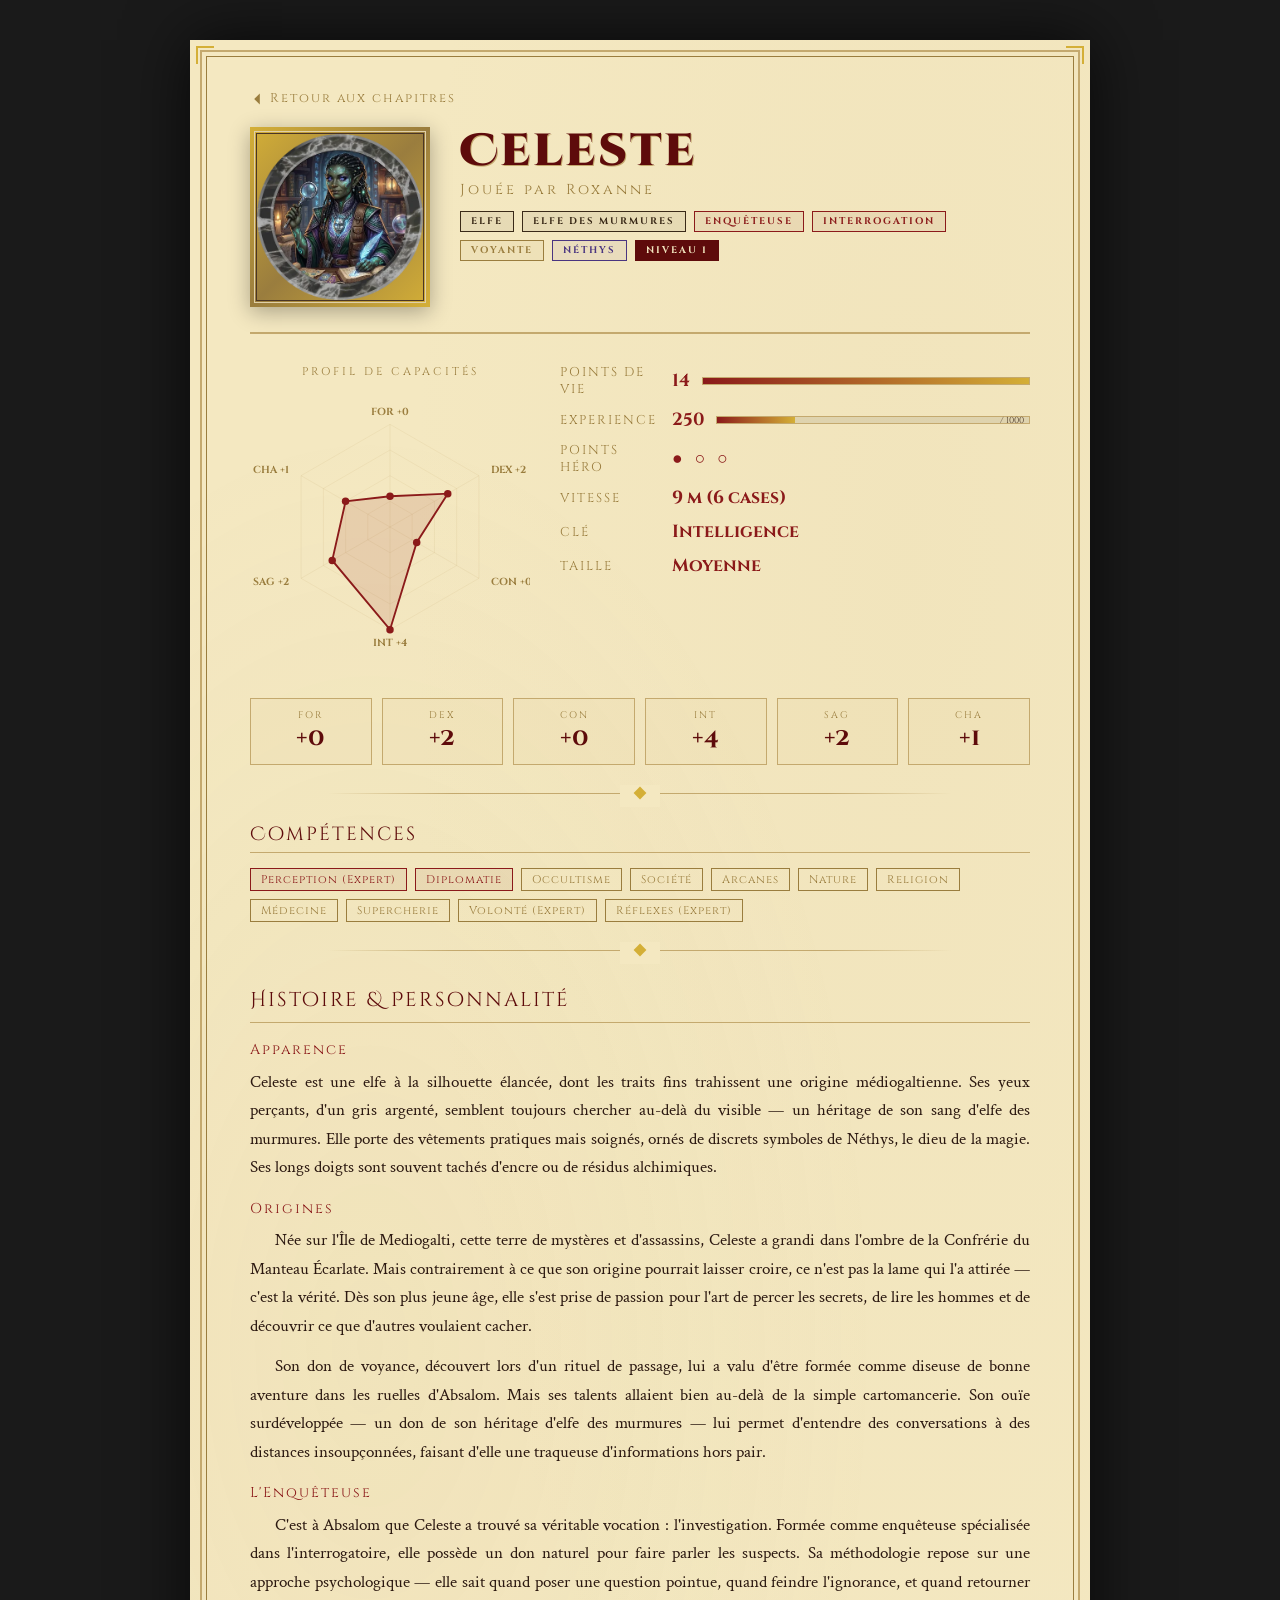
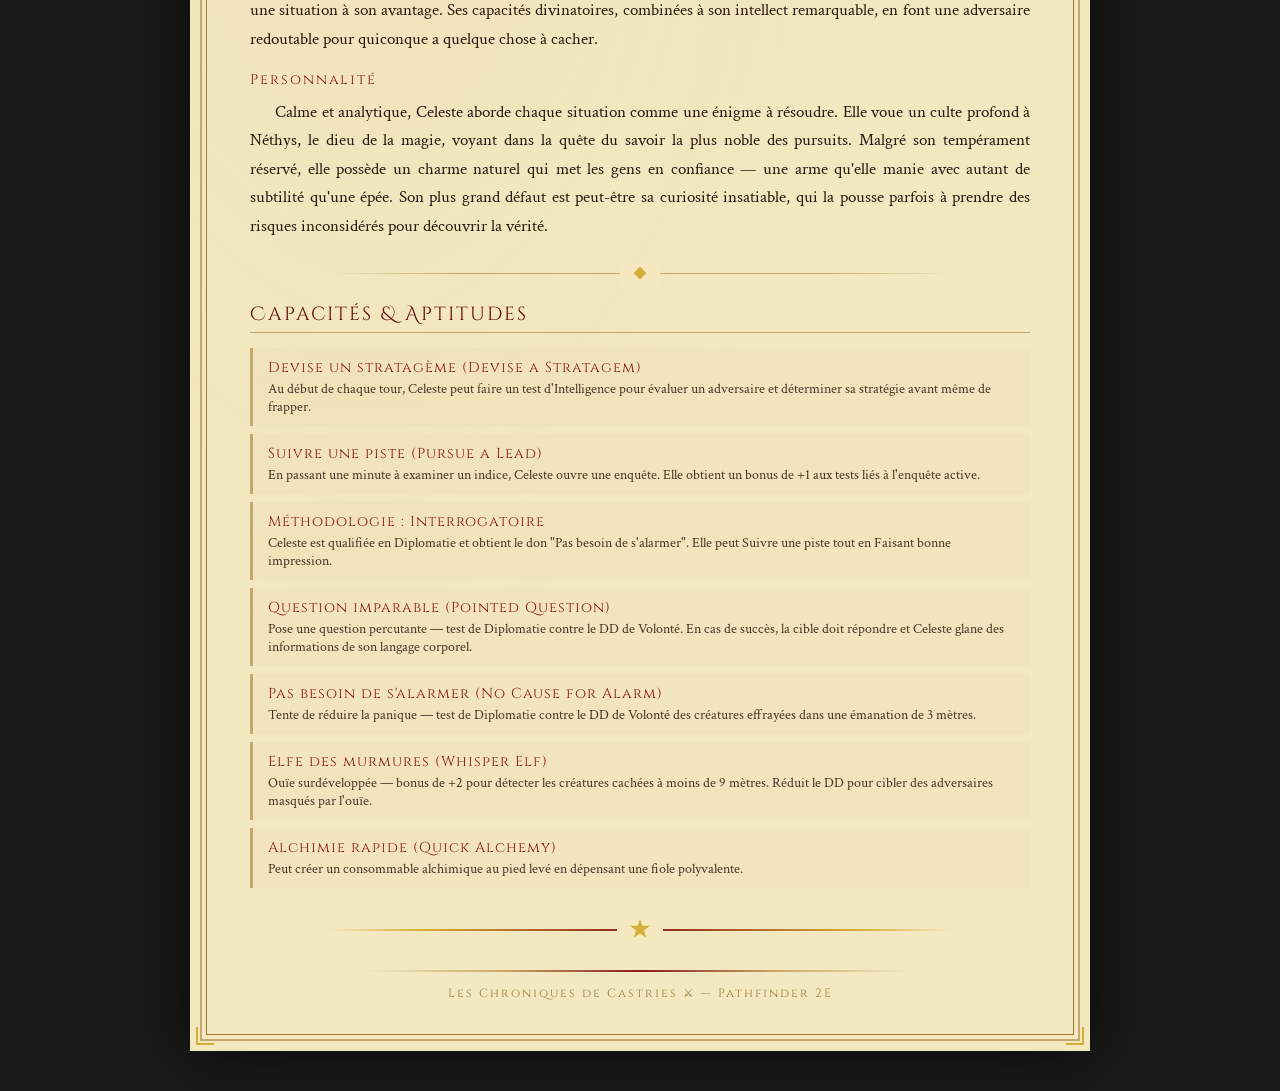
==== public/characters/celeste.html @ 0494b7ec "PF2E Chronicles - Session 1 story with character pages" ====
<!DOCTYPE html>
<html lang="fr">
<head>
    <meta charset="UTF-8">
    <meta name="viewport" content="width=device-width, initial-scale=1.0">
    <title>Celeste | Les Chroniques de Castries ⚔</title>
    <link rel="icon" type="image/svg+xml" href="../favicon.svg">
    <link rel="stylesheet" href="../style.css">
    <style>
        .char-header {
            display: flex;
            gap: 30px;
            align-items: flex-start;
            margin-bottom: 30px;
            padding-bottom: 25px;
            border-bottom: 2px solid var(--gold);
        }
        .char-portrait {
            width: 180px;
            height: 180px;
            flex-shrink: 0;
            padding: 6px;
            background: linear-gradient(135deg, var(--gold-bright), var(--gold-dark), var(--gold-bright));
            box-shadow: 0 5px 20px rgba(0,0,0,0.3);
            position: relative;
        }
        .char-portrait::before {
            content: '';
            position: absolute;
            inset: 4px;
            border: 1px solid var(--parchment-dark);
            pointer-events: none;
            z-index: 1;
        }
        .char-portrait img {
            width: 100%;
            height: 100%;
            object-fit: cover;
            display: block;
            border: 1px solid var(--ink-light);
        }
        .char-identity { flex: 1; }
        .char-name {
            font-family: 'Cinzel Decorative', serif;
            font-size: 2.8em;
            font-weight: 900;
            color: var(--crimson);
            letter-spacing: 3px;
            text-shadow: 1px 1px 0 var(--gold);
            line-height: 1.1;
        }
        .char-player {
            font-family: 'Cinzel', serif;
            font-size: 0.9em;
            color: var(--gold-dark);
            letter-spacing: 3px;
            margin-top: 4px;
        }
        .char-badges {
            display: flex;
            flex-wrap: wrap;
            gap: 8px;
            margin-top: 12px;
        }
        .badge {
            font-family: 'Cinzel', serif;
            font-size: 0.6em;
            letter-spacing: 2px;
            text-transform: uppercase;
            padding: 3px 10px;
            border: 1px solid;
            font-weight: 700;
        }
        .badge.ancestry { color: var(--leather-light); border-color: var(--leather-light); background: rgba(28,18,8,0.06); }
        .badge.class { color: var(--crimson-light); border-color: var(--crimson-light); background: rgba(94,11,11,0.06); }
        .badge.bg { color: var(--gold-dark); border-color: var(--gold-dark); background: rgba(196,169,110,0.1); }
        .badge.deity { color: #4a3580; border-color: #4a3580; background: rgba(74,53,128,0.06); }
        .badge.level { color: var(--parchment); border-color: var(--crimson); background: var(--crimson); }

        /* ===== RADAR CHART ===== */
        .stats-row {
            display: flex;
            gap: 30px;
            margin: 25px 0;
            align-items: flex-start;
        }
        .radar-container {
            flex-shrink: 0;
            text-align: center;
        }
        .radar-title {
            font-family: 'Cinzel', serif;
            font-size: 0.7em;
            letter-spacing: 3px;
            text-transform: uppercase;
            color: var(--gold-dark);
            margin-bottom: 8px;
        }
        .radar-svg { width: 280px; height: 280px; }

        /* ===== STAT BLOCK ===== */
        .stat-block {
            flex: 1;
        }
        .stat-row {
            display: flex;
            align-items: center;
            gap: 12px;
            margin-bottom: 10px;
        }
        .stat-label {
            font-family: 'Cinzel', serif;
            font-size: 0.8em;
            letter-spacing: 2px;
            text-transform: uppercase;
            color: var(--gold-dark);
            width: 100px;
        }
        .stat-value {
            font-family: 'Cinzel', serif;
            font-weight: 700;
            color: var(--crimson-light);
            font-size: 1.1em;
        }
        .stat-bar-track {
            flex: 1;
            height: 8px;
            background: rgba(0,0,0,0.08);
            border: 1px solid var(--gold);
            position: relative;
        }
        .stat-bar-fill {
            height: 100%;
            background: linear-gradient(90deg, var(--crimson-light), var(--gold-bright));
        }
        .stat-bar-text {
            position: absolute;
            right: 5px;
            top: -1px;
            font-family: 'Cinzel', serif;
            font-size: 0.55em;
            color: var(--ink-light);
            line-height: 8px;
        }

        /* ===== ABILITY SCORES GRID ===== */
        .ability-grid {
            display: grid;
            grid-template-columns: repeat(6, 1fr);
            gap: 10px;
            margin: 20px 0;
        }
        .ability-cell {
            text-align: center;
            padding: 10px 5px;
            border: 1px solid var(--gold);
            background: rgba(196,169,110,0.06);
        }
        .ability-name {
            font-family: 'Cinzel', serif;
            font-size: 0.6em;
            letter-spacing: 2px;
            text-transform: uppercase;
            color: var(--gold-dark);
        }
        .ability-mod {
            font-family: 'Cinzel Decorative', serif;
            font-size: 1.5em;
            color: var(--crimson);
            font-weight: 700;
        }

        /* ===== SKILLS ===== */
        .skills-section { margin: 20px 0; }
        .section-heading {
            font-family: 'Cinzel Decorative', serif;
            color: var(--crimson);
            font-size: 1.2em;
            letter-spacing: 2px;
            border-bottom: 1px solid var(--gold);
            padding-bottom: 5px;
            margin-bottom: 15px;
        }
        .skill-list {
            display: flex;
            flex-wrap: wrap;
            gap: 8px;
        }
        .skill-tag {
            font-family: 'Cinzel', serif;
            font-size: 0.7em;
            padding: 3px 10px;
            border: 1px solid var(--gold);
            letter-spacing: 1px;
        }
        .skill-tag.expert { border-color: var(--crimson-light); color: var(--crimson-light); background: rgba(94,11,11,0.06); }
        .skill-tag.trained { border-color: var(--gold-dark); color: var(--gold-dark); }

        /* ===== LORE ===== */
        .lore-section {
            margin: 25px 0;
            line-height: 1.7;
            font-size: 1.05em;
            text-align: justify;
        }
        .lore-section p { margin-bottom: 12px; text-indent: 1.5em; }
        .lore-section p:first-of-type { text-indent: 0; }
        .lore-subtitle {
            font-family: 'Cinzel', serif;
            font-size: 0.85em;
            color: var(--crimson-light);
            letter-spacing: 2px;
            margin-top: 15px;
            margin-bottom: 5px;
        }

        /* ===== FEATS ===== */
        .feat-list { margin: 15px 0; }
        .feat-item {
            padding: 10px 15px;
            margin-bottom: 8px;
            border-left: 3px solid var(--gold);
            background: rgba(196,169,110,0.06);
        }
        .feat-name {
            font-family: 'Cinzel', serif;
            font-size: 0.9em;
            color: var(--crimson-light);
            letter-spacing: 1px;
        }
        .feat-desc {
            font-size: 0.88em;
            color: var(--ink-light);
            margin-top: 3px;
        }

        @media (max-width: 700px) {
            .char-header { flex-direction: column; align-items: center; text-align: center; }
            .char-badges { justify-content: center; }
            .stats-row { flex-direction: column; align-items: center; }
            .ability-grid { grid-template-columns: repeat(3, 1fr); }
        }
    </style>
</head>
<body>
    <div class="container">
        <div class="corner tl"></div><div class="corner tr"></div><div class="corner bl"></div><div class="corner br"></div>

        <a href="../index.html" class="back-link">
            <svg viewBox="0 0 100 100"><polygon points="70,10 30,50 70,90"/></svg>
            Retour aux chapitres
        </a>

        <!-- HEADER -->
        <div class="char-header">
            <div class="char-portrait"><img src="../Assets/Celeste.webp" alt="Celeste"></div>
            <div class="char-identity">
                <div class="char-name">Celeste</div>
                <div class="char-player">Jouée par Roxanne</div>
                <div class="char-badges">
                    <span class="badge ancestry">Elfe</span>
                    <span class="badge ancestry">Elfe des murmures</span>
                    <span class="badge class">Enquêteuse</span>
                    <span class="badge class">Interrogation</span>
                    <span class="badge bg">Voyante</span>
                    <span class="badge deity">Néthys</span>
                    <span class="badge level">Niveau 1</span>
                </div>
            </div>
        </div>

        <!-- RADAR + STATS -->
        <div class="stats-row">
            <div class="radar-container">
                <div class="radar-title">Profil de Capacités</div>
                <svg class="radar-svg" viewBox="0 0 300 300">
                    <!-- Grid hexagons -->
                    <polygon points="150,40 245.3,95 245.3,205 150,260 54.7,205 54.7,95" fill="none" stroke="#c4a96e" stroke-width="0.5" opacity="0.3"/>
                    <polygon points="150,67.5 221.4,108.8 221.4,191.3 150,232.5 78.6,191.3 78.6,108.8" fill="none" stroke="#c4a96e" stroke-width="0.5" opacity="0.3"/>
                    <polygon points="150,95 197.6,122.5 197.6,177.5 150,205 102.4,177.5 102.4,122.5" fill="none" stroke="#c4a96e" stroke-width="0.5" opacity="0.3"/>
                    <polygon points="150,122.5 173.8,136.3 173.8,163.8 150,177.5 126.2,163.8 126.2,136.3" fill="none" stroke="#c4a96e" stroke-width="0.5" opacity="0.3"/>
                    <!-- Axes -->
                    <line x1="150" y1="150" x2="150" y2="40" stroke="#c4a96e" stroke-width="0.5" opacity="0.3"/>
                    <line x1="150" y1="150" x2="245.3" y2="95" stroke="#c4a96e" stroke-width="0.5" opacity="0.3"/>
                    <line x1="150" y1="150" x2="245.3" y2="205" stroke="#c4a96e" stroke-width="0.5" opacity="0.3"/>
                    <line x1="150" y1="150" x2="150" y2="260" stroke="#c4a96e" stroke-width="0.5" opacity="0.3"/>
                    <line x1="150" y1="150" x2="54.7" y2="205" stroke="#c4a96e" stroke-width="0.5" opacity="0.3"/>
                    <line x1="150" y1="150" x2="54.7" y2="95" stroke="#c4a96e" stroke-width="0.5" opacity="0.3"/>
                    <!-- Data polygon (STR +0, DEX +2, CON +0, INT +4, WIS +2, CHA +1) -->
                    <polygon points="150,117 211.9,114.3 178.6,166.5 150,260 88.1,185.8 102.4,122.5"
                        fill="rgba(139,26,26,0.12)" stroke="#8b1a1a" stroke-width="2"/>
                    <!-- Data points -->
                    <circle cx="150" cy="117" r="4" fill="#8b1a1a"/>
                    <circle cx="211.9" cy="114.3" r="4" fill="#8b1a1a"/>
                    <circle cx="178.6" cy="166.5" r="4" fill="#8b1a1a"/>
                    <circle cx="150" cy="260" r="4" fill="#8b1a1a"/>
                    <circle cx="88.1" cy="185.8" r="4" fill="#8b1a1a"/>
                    <circle cx="102.4" cy="122.5" r="4" fill="#8b1a1a"/>
                    <!-- Labels -->
                    <text x="150" y="30" text-anchor="middle" font-family="Cinzel" font-size="11" fill="#9a7d3e" font-weight="700">FOR +0</text>
                    <text x="258" y="92" text-anchor="start" font-family="Cinzel" font-size="11" fill="#9a7d3e" font-weight="700">DEX +2</text>
                    <text x="258" y="212" text-anchor="start" font-family="Cinzel" font-size="11" fill="#9a7d3e" font-weight="700">CON +0</text>
                    <text x="150" y="278" text-anchor="middle" font-family="Cinzel" font-size="11" fill="#9a7d3e" font-weight="700">INT +4</text>
                    <text x="42" y="212" text-anchor="end" font-family="Cinzel" font-size="11" fill="#9a7d3e" font-weight="700">SAG +2</text>
                    <text x="42" y="92" text-anchor="end" font-family="Cinzel" font-size="11" fill="#9a7d3e" font-weight="700">CHA +1</text>
                </svg>
            </div>

            <div class="stat-block">
                <div class="stat-row">
                    <span class="stat-label">Points de Vie</span>
                    <span class="stat-value">14</span>
                    <div class="stat-bar-track"><div class="stat-bar-fill" style="width:100%"></div></div>
                </div>
                <div class="stat-row">
                    <span class="stat-label">Experience</span>
                    <span class="stat-value">250</span>
                    <div class="stat-bar-track">
                        <div class="stat-bar-fill" style="width:25%"></div>
                        <span class="stat-bar-text">/ 1000</span>
                    </div>
                </div>
                <div class="stat-row">
                    <span class="stat-label">Points Héro</span>
                    <span class="stat-value" style="letter-spacing:4px">● ○ ○</span>
                </div>
                <div class="stat-row">
                    <span class="stat-label">Vitesse</span>
                    <span class="stat-value">9 m (6 cases)</span>
                </div>
                <div class="stat-row">
                    <span class="stat-label">Clé</span>
                    <span class="stat-value">Intelligence</span>
                </div>
                <div class="stat-row">
                    <span class="stat-label">Taille</span>
                    <span class="stat-value">Moyenne</span>
                </div>
            </div>
        </div>

        <!-- ABILITY SCORES -->
        <div class="ability-grid">
            <div class="ability-cell"><div class="ability-name">FOR</div><div class="ability-mod">+0</div></div>
            <div class="ability-cell"><div class="ability-name">DEX</div><div class="ability-mod">+2</div></div>
            <div class="ability-cell"><div class="ability-name">CON</div><div class="ability-mod">+0</div></div>
            <div class="ability-cell"><div class="ability-name">INT</div><div class="ability-mod">+4</div></div>
            <div class="ability-cell"><div class="ability-name">SAG</div><div class="ability-mod">+2</div></div>
            <div class="ability-cell"><div class="ability-name">CHA</div><div class="ability-mod">+1</div></div>
        </div>

        <div class="divider"><span class="divider-ornament"><svg viewBox="0 0 100 100"><polygon points="50,10 90,50 50,90 10,50"/></svg></span></div>

        <!-- SKILLS -->
        <div class="skills-section">
            <div class="section-heading">Compétences</div>
            <div class="skill-list">
                <span class="skill-tag expert">Perception (Expert)</span>
                <span class="skill-tag expert">Diplomatie</span>
                <span class="skill-tag trained">Occultisme</span>
                <span class="skill-tag trained">Société</span>
                <span class="skill-tag trained">Arcanes</span>
                <span class="skill-tag trained">Nature</span>
                <span class="skill-tag trained">Religion</span>
                <span class="skill-tag trained">Médecine</span>
                <span class="skill-tag trained">Supercherie</span>
                <span class="skill-tag trained">Volonté (Expert)</span>
                <span class="skill-tag trained">Réflexes (Expert)</span>
            </div>
        </div>

        <div class="divider"><span class="divider-ornament"><svg viewBox="0 0 100 100"><polygon points="50,10 90,50 50,90 10,50"/></svg></span></div>

        <!-- LORE -->
        <div class="lore-section">
            <div class="section-heading">Histoire & Personnalité</div>

            <div class="lore-subtitle">Apparence</div>
            <p>Celeste est une elfe à la silhouette élancée, dont les traits fins trahissent une origine médiogaltienne. Ses yeux perçants, d'un gris argenté, semblent toujours chercher au-delà du visible — un héritage de son sang d'elfe des murmures. Elle porte des vêtements pratiques mais soignés, ornés de discrets symboles de Néthys, le dieu de la magie. Ses longs doigts sont souvent tachés d'encre ou de résidus alchimiques.</p>

            <div class="lore-subtitle">Origines</div>
            <p>Née sur l'Île de Mediogalti, cette terre de mystères et d'assassins, Celeste a grandi dans l'ombre de la Confrérie du Manteau Écarlate. Mais contrairement à ce que son origine pourrait laisser croire, ce n'est pas la lame qui l'a attirée — c'est la vérité. Dès son plus jeune âge, elle s'est prise de passion pour l'art de percer les secrets, de lire les hommes et de découvrir ce que d'autres voulaient cacher.</p>
            <p>Son don de voyance, découvert lors d'un rituel de passage, lui a valu d'être formée comme diseuse de bonne aventure dans les ruelles d'Absalom. Mais ses talents allaient bien au-delà de la simple cartomancerie. Son ouïe surdéveloppée — un don de son héritage d'elfe des murmures — lui permet d'entendre des conversations à des distances insoupçonnées, faisant d'elle une traqueuse d'informations hors pair.</p>

            <div class="lore-subtitle">L'Enquêteuse</div>
            <p>C'est à Absalom que Celeste a trouvé sa véritable vocation : l'investigation. Formée comme enquêteuse spécialisée dans l'interrogatoire, elle possède un don naturel pour faire parler les suspects. Sa méthodologie repose sur une approche psychologique — elle sait quand poser une question pointue, quand feindre l'ignorance, et quand retourner une situation à son avantage. Ses capacités divinatoires, combinées à son intellect remarquable, en font une adversaire redoutable pour quiconque a quelque chose à cacher.</p>

            <div class="lore-subtitle">Personnalité</div>
            <p>Calme et analytique, Celeste aborde chaque situation comme une énigme à résoudre. Elle voue un culte profond à Néthys, le dieu de la magie, voyant dans la quête du savoir la plus noble des pursuits. Malgré son tempérament réservé, elle possède un charme naturel qui met les gens en confiance — une arme qu'elle manie avec autant de subtilité qu'une épée. Son plus grand défaut est peut-être sa curiosité insatiable, qui la pousse parfois à prendre des risques inconsidérés pour découvrir la vérité.</p>
        </div>

        <div class="divider"><span class="divider-ornament"><svg viewBox="0 0 100 100"><polygon points="50,10 90,50 50,90 10,50"/></svg></span></div>

        <!-- FEATS & ABILITIES -->
        <div class="section-heading">Capacités & Aptitudes</div>
        <div class="feat-list">
            <div class="feat-item">
                <div class="feat-name">Devise un stratagème (Devise a Stratagem)</div>
                <div class="feat-desc">Au début de chaque tour, Celeste peut faire un test d'Intelligence pour évaluer un adversaire et déterminer sa stratégie avant même de frapper.</div>
            </div>
            <div class="feat-item">
                <div class="feat-name">Suivre une piste (Pursue a Lead)</div>
                <div class="feat-desc">En passant une minute à examiner un indice, Celeste ouvre une enquête. Elle obtient un bonus de +1 aux tests liés à l'enquête active.</div>
            </div>
            <div class="feat-item">
                <div class="feat-name">Méthodologie : Interrogatoire</div>
                <div class="feat-desc">Celeste est qualifiée en Diplomatie et obtient le don "Pas besoin de s'alarmer". Elle peut Suivre une piste tout en Faisant bonne impression.</div>
            </div>
            <div class="feat-item">
                <div class="feat-name">Question imparable (Pointed Question)</div>
                <div class="feat-desc">Pose une question percutante — test de Diplomatie contre le DD de Volonté. En cas de succès, la cible doit répondre et Celeste glane des informations de son langage corporel.</div>
            </div>
            <div class="feat-item">
                <div class="feat-name">Pas besoin de s'alarmer (No Cause for Alarm)</div>
                <div class="feat-desc">Tente de réduire la panique — test de Diplomatie contre le DD de Volonté des créatures effrayées dans une émanation de 3 mètres.</div>
            </div>
            <div class="feat-item">
                <div class="feat-name">Elfe des murmures (Whisper Elf)</div>
                <div class="feat-desc">Ouïe surdéveloppée — bonus de +2 pour détecter les créatures cachées à moins de 9 mètres. Réduit le DD pour cibler des adversaires masqués par l'ouïe.</div>
            </div>
            <div class="feat-item">
                <div class="feat-name">Alchimie rapide (Quick Alchemy)</div>
                <div class="feat-desc">Peut créer un consommable alchimique au pied levé en dépensant une fiole polyvalente.</div>
            </div>
        </div>

        <div class="divider large"><span class="divider-ornament"><svg viewBox="0 0 100 100"><polygon points="50,5 61,35 95,35 68,57 79,90 50,70 21,90 32,57 5,35 39,35"/></svg></span></div>

        <div class="footer">
            <div class="footer-text">Les Chroniques de Castries ⚔ — Pathfinder 2E</div>
        </div>
    </div>
</body>
</html>
---- public/style.css ----
/* ===== Les Chroniques de Castries — Shared CSS ===== */
@import url('https://fonts.googleapis.com/css2?family=Cinzel+Decorative:wght@400;700;900&family=Cinzel:wght@400;700;900&family=Crimson+Text:ital,wght@0,400;0,600;0,700;1,400;1,600&display=swap');

:root {
    --parchment: #f4e8c1;
    --parchment-dark: #e0d0a8;
    --ink: #2b1810;
    --ink-light: #4a3525;
    --crimson: #5e0b0b;
    --crimson-light: #8b1a1a;
    --gold: #c4a96e;
    --gold-bright: #d4af37;
    --gold-dark: #9a7d3e;
    --leather: #1c1208;
    --leather-light: #3a2a18;
}

* { box-sizing: border-box; margin: 0; padding: 0; }

body {
    background-color: #1a1a1a;
    background-image: url('https://www.transparenttextures.com/patterns/black-linen.png');
    color: var(--ink);
    font-family: 'Crimson Text', serif;
    min-height: 100vh;
    display: flex;
    justify-content: center;
    padding: 40px 20px;
}

.container {
    max-width: 900px;
    width: 100%;
    background-color: var(--parchment);
    background-image:
        radial-gradient(ellipse at 20% 50%, rgba(196,169,110,0.08) 0%, transparent 50%),
        radial-gradient(ellipse at 80% 20%, rgba(196,169,110,0.06) 0%, transparent 50%);
    padding: 50px 60px;
    box-shadow: 0 0 60px rgba(0,0,0,0.7);
    position: relative;
}

/* Gold borders */
.container::before {
    content: '';
    position: absolute;
    top: 10px; right: 10px; bottom: 10px; left: 10px;
    border: 2px solid var(--gold);
    pointer-events: none;
    z-index: 10;
}
.container::after {
    content: '';
    position: absolute;
    top: 16px; right: 16px; bottom: 16px; left: 16px;
    border: 1px solid var(--gold-dark);
    pointer-events: none;
    z-index: 10;
}

/* Corner accents */
.corner { position: absolute; width: 24px; height: 24px; z-index: 11; pointer-events: none; }
.corner::before, .corner::after { content: ''; position: absolute; background: var(--gold-bright); }
.corner.tl { top: 6px; left: 6px; }
.corner.tr { top: 6px; right: 6px; }
.corner.bl { bottom: 6px; left: 6px; }
.corner.br { bottom: 6px; right: 6px; }
.corner.tl::before, .corner.bl::before { width: 18px; height: 2px; left: 0; }
.corner.tl::after, .corner.bl::after { width: 2px; height: 18px; left: 0; }
.corner.tr::before, .corner.br::before { width: 18px; height: 2px; right: 0; }
.corner.tr::after, .corner.br::after { width: 2px; height: 18px; right: 0; }
.corner.tl::before { top: 0; } .corner.tl::after { top: 0; }
.corner.tr::before { top: 0; } .corner.tr::after { top: 0; }
.corner.bl::before { bottom: 0; } .corner.bl::after { bottom: 0; }
.corner.br::before { bottom: 0; } .corner.br::after { bottom: 0; }

/* ===== BACK LINK ===== */
.back-link {
    display: inline-flex;
    align-items: center;
    gap: 6px;
    font-family: 'Cinzel', serif;
    font-size: 0.8em;
    color: var(--gold-dark);
    text-decoration: none;
    letter-spacing: 2px;
    margin-bottom: 20px;
    transition: color 0.2s;
}
.back-link:hover { color: var(--crimson-light); }
.back-link svg { width: 14px; height: 14px; fill: currentColor; }

/* ===== DIVIDER ===== */
.divider { text-align: center; margin: 20px 0; position: relative; height: 16px; }
.divider::before { content: ''; position: absolute; top: 50%; left: 10%; right: 10%; height: 1px; background: linear-gradient(90deg, transparent, var(--gold) 20%, var(--gold) 80%, transparent); }
.divider-ornament { display: inline-block; position: relative; z-index: 1; background: var(--parchment); padding: 0 12px; }
.divider-ornament svg { width: 16px; height: 16px; fill: var(--gold-bright); }
.divider.large { margin: 30px 0; height: 22px; }
.divider.large::before { height: 2px; background: linear-gradient(90deg, transparent, var(--gold-bright) 15%, var(--crimson-light) 50%, var(--gold-bright) 85%, transparent); }
.divider.large .divider-ornament svg { width: 22px; height: 22px; }

/* ===== FOOTER ===== */
.footer {
    text-align: center;
    margin-top: 30px;
    padding-top: 15px;
    position: relative;
}
.footer::before {
    content: '';
    position: absolute;
    top: 0; left: 15%; right: 15%;
    height: 2px;
    background: linear-gradient(90deg, transparent, var(--gold), var(--crimson-light), var(--gold), transparent);
}
.footer-text {
    font-family: 'Cinzel', serif;
    font-size: 0.75em;
    color: var(--gold-dark);
    letter-spacing: 2px;
}

/* ===== TYPOGRAPHY ===== */
strong { color: var(--crimson-light); font-weight: 700; }
em { color: var(--ink-light); }

/* ===== RESPONSIVE ===== */
@media (max-width: 700px) {
    body { padding: 10px; }
    .container { padding: 30px 25px; }
}
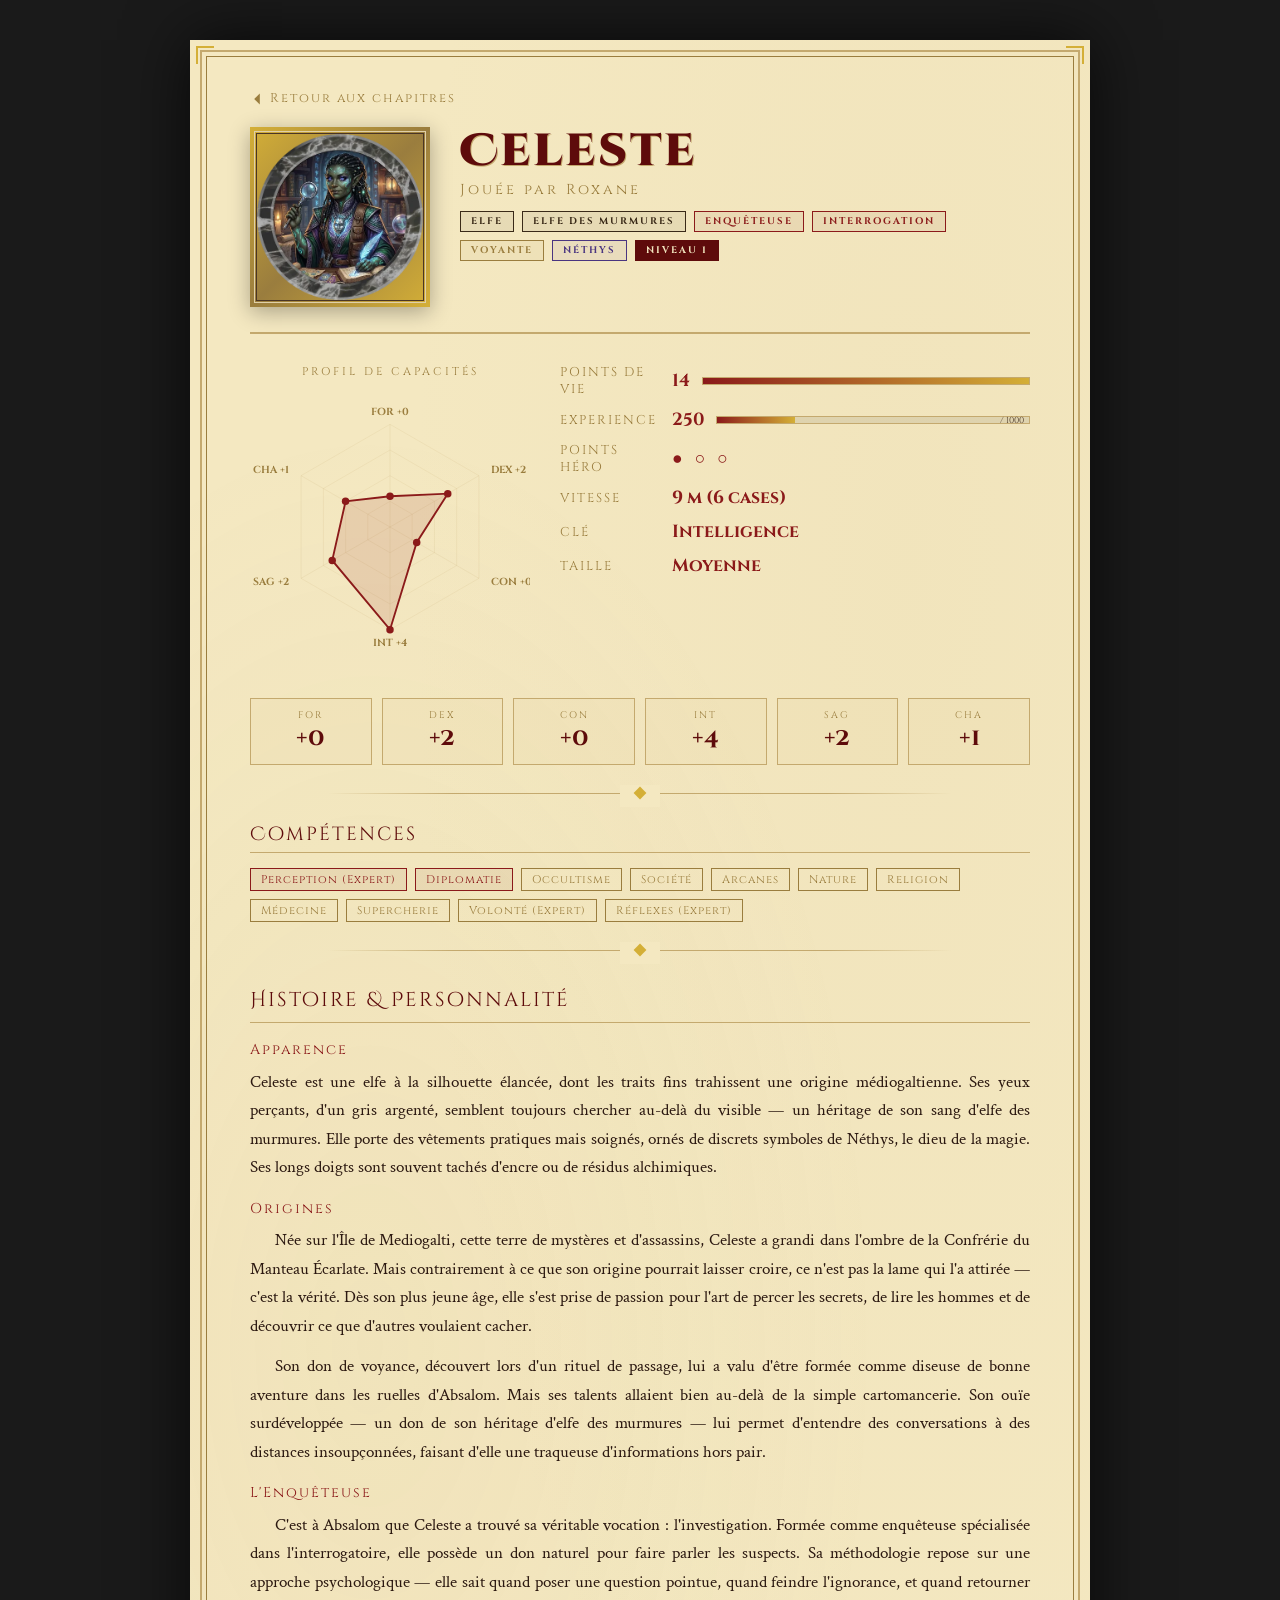
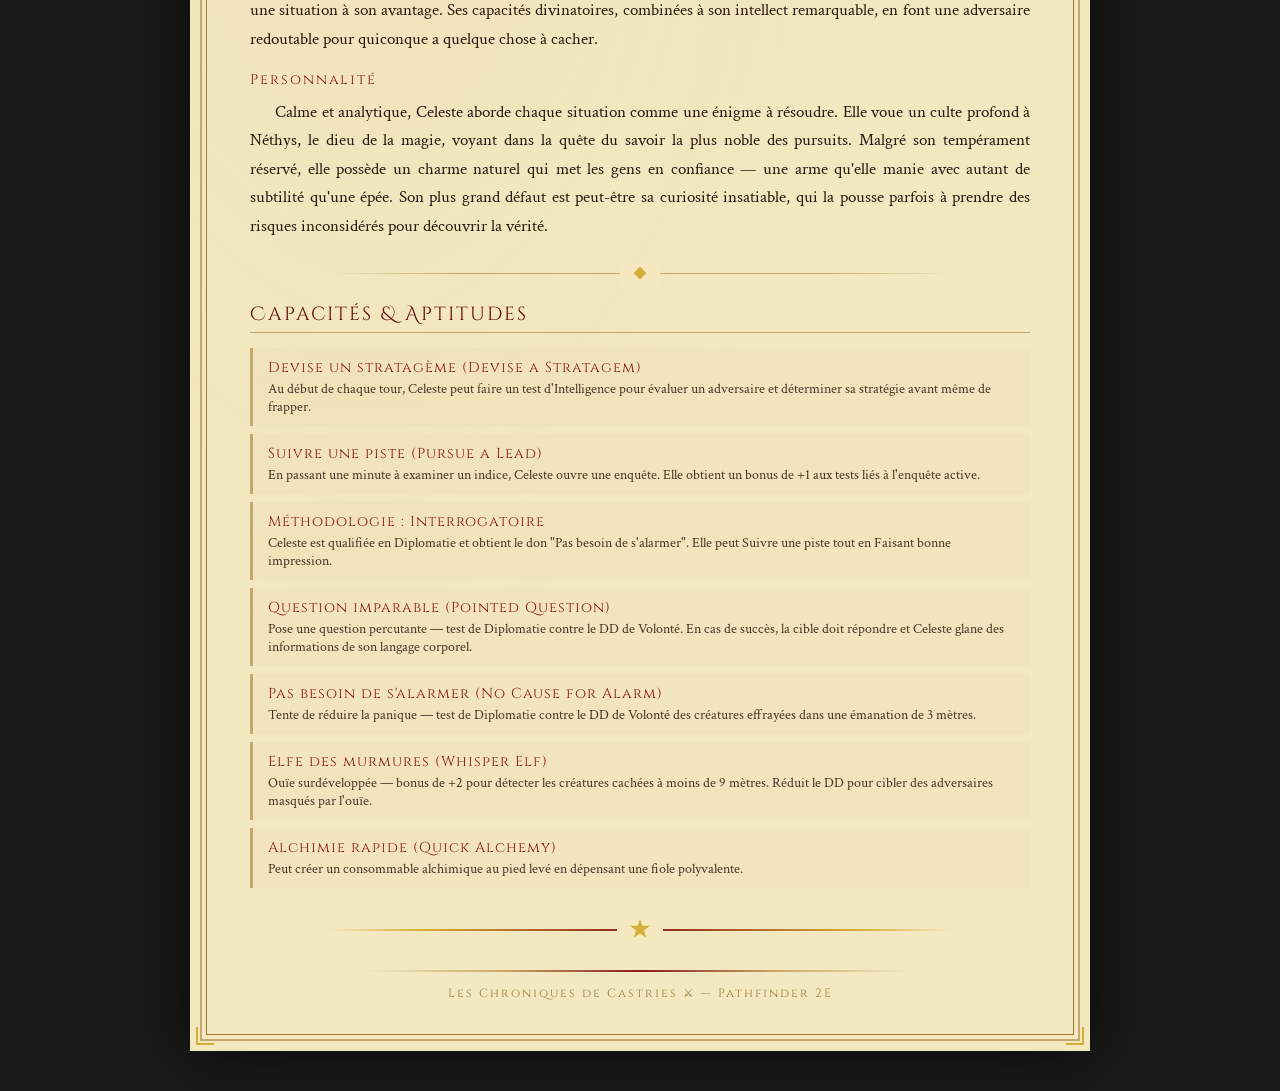
==== commit 2cdd54bb: "fix: corrige Roxanne en Roxane" ====
--- a/public/characters/celeste.html
+++ b/public/characters/celeste.html
@@ -256,7 +256,7 @@
             <div class="char-portrait"><img src="../Assets/Celeste.webp" alt="Celeste"></div>
             <div class="char-identity">
                 <div class="char-name">Celeste</div>
-                <div class="char-player">Jouée par Roxanne</div>
+<div class="char-player">Jouée par Roxane</div>
                 <div class="char-badges">
                     <span class="badge ancestry">Elfe</span>
                     <span class="badge ancestry">Elfe des murmures</span>
